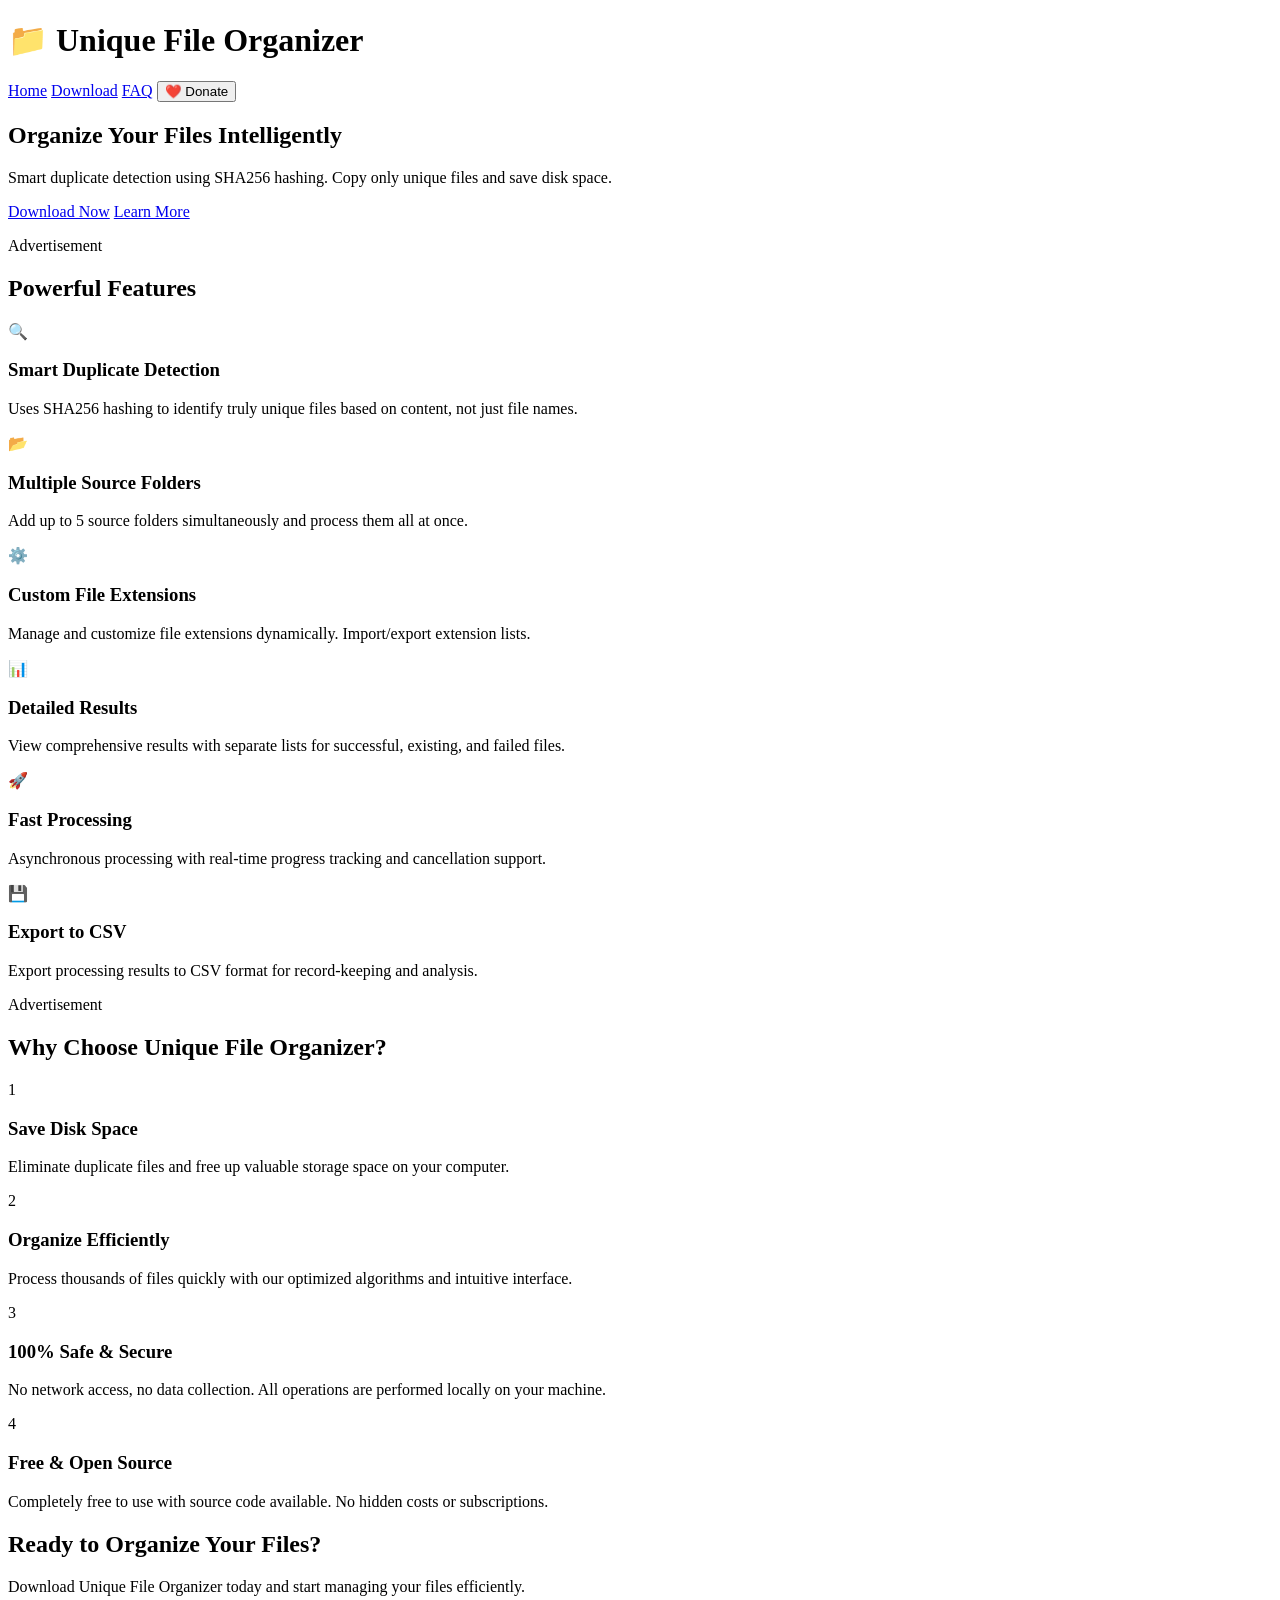
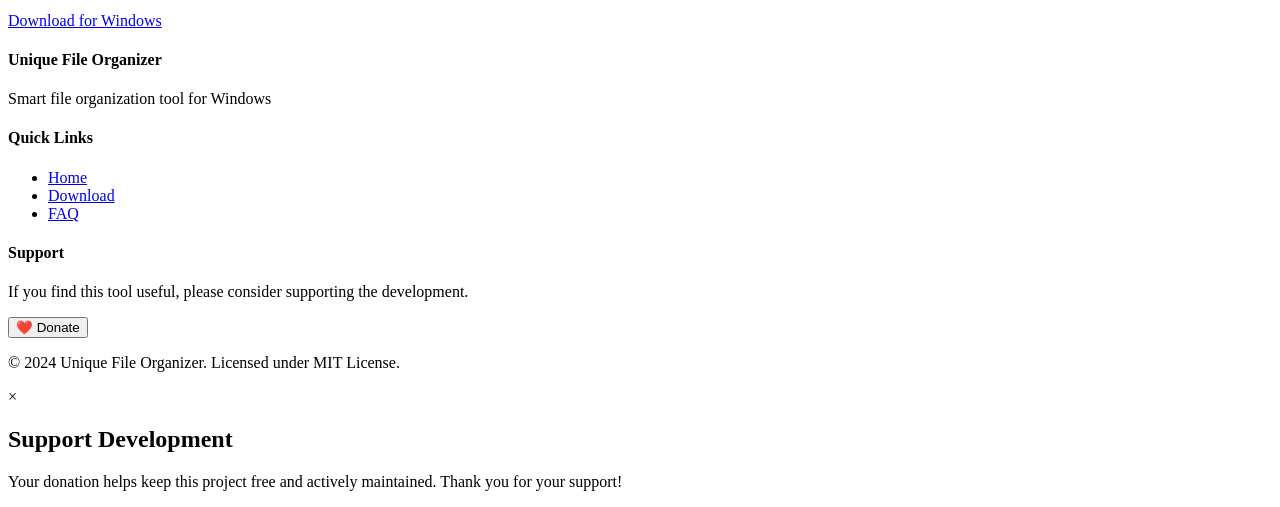
==== index.html @ 2cd70aa6 "Initial commit" ====
<!DOCTYPE html>
<html lang="en">
<head>
    <meta charset="UTF-8">
    <meta name="viewport" content="width=device-width, initial-scale=1.0">
    <meta name="description" content="Unique File Organizer - Smart duplicate detection and file organization tool for Windows">
    <title>Unique File Organizer - Smart File Organization Tool</title>
    <link rel="stylesheet" href="css/styles.css">
</head>
<body>
    <!-- Header with Donate Button -->
    <header class="header">
        <div class="container">
            <div class="header-content">
                <div class="logo">
                    <h1>📁 Unique File Organizer</h1>
                </div>
                <nav class="nav">
                    <a href="index.html" class="nav-link active">Home</a>
                    <a href="download.html" class="nav-link">Download</a>
                    <a href="faq.html" class="nav-link">FAQ</a>
                    <button id="donate-btn" class="donate-btn">❤️ Donate</button>
                </nav>
            </div>
        </div>
    </header>

    <!-- Hero Section -->
    <section class="hero">
        <div class="container">
            <div class="hero-content">
                <h2 class="hero-title">Organize Your Files Intelligently</h2>
                <p class="hero-subtitle">Smart duplicate detection using SHA256 hashing. Copy only unique files and save disk space.</p>
                <div class="hero-buttons">
                    <a href="download.html" class="btn btn-primary">Download Now</a>
                    <a href="#features" class="btn btn-secondary">Learn More</a>
                </div>
            </div>
        </div>
    </section>

    <!-- Ad Placeholder 1 -->
    <div class="ad-container">
        <div class="container">
            <div class="ad-placeholder">
                <!-- Google AdSense or other ad network code goes here -->
                <p class="ad-label">Advertisement</p>
                <div class="ad-content">
                    <script async src="https://pagead2.googlesyndication.com/pagead/js/adsbygoogle.js"></script>
                    <!-- Ad Unit 1 -->
                    <ins class="adsbygoogle"
                         style="display:block"
                         data-ad-client="ca-pub-XXXXXXXXXXXXXXXX"
                         data-ad-slot="XXXXXXXXXX"
                         data-ad-format="auto"
                         data-full-width-responsive="true"></ins>
                    <script>
                         (adsbygoogle = window.adsbygoogle || []).push({});
                    </script>
                </div>
            </div>
        </div>
    </div>

    <!-- Features Section -->
    <section id="features" class="features">
        <div class="container">
            <h2 class="section-title">Powerful Features</h2>
            <div class="features-grid">
                <div class="feature-card">
                    <div class="feature-icon">🔍</div>
                    <h3>Smart Duplicate Detection</h3>
                    <p>Uses SHA256 hashing to identify truly unique files based on content, not just file names.</p>
                </div>
                <div class="feature-card">
                    <div class="feature-icon">📂</div>
                    <h3>Multiple Source Folders</h3>
                    <p>Add up to 5 source folders simultaneously and process them all at once.</p>
                </div>
                <div class="feature-card">
                    <div class="feature-icon">⚙️</div>
                    <h3>Custom File Extensions</h3>
                    <p>Manage and customize file extensions dynamically. Import/export extension lists.</p>
                </div>
                <div class="feature-card">
                    <div class="feature-icon">📊</div>
                    <h3>Detailed Results</h3>
                    <p>View comprehensive results with separate lists for successful, existing, and failed files.</p>
                </div>
                <div class="feature-card">
                    <div class="feature-icon">🚀</div>
                    <h3>Fast Processing</h3>
                    <p>Asynchronous processing with real-time progress tracking and cancellation support.</p>
                </div>
                <div class="feature-card">
                    <div class="feature-icon">💾</div>
                    <h3>Export to CSV</h3>
                    <p>Export processing results to CSV format for record-keeping and analysis.</p>
                </div>
            </div>
        </div>
    </section>

    <!-- Ad Placeholder 2 -->
    <div class="ad-container">
        <div class="container">
            <div class="ad-placeholder">
                <p class="ad-label">Advertisement</p>
                <div class="ad-content">
                    <script async src="https://pagead2.googlesyndication.com/pagead/js/adsbygoogle.js"></script>
                    <!-- Ad Unit 2 -->
                    <ins class="adsbygoogle"
                         style="display:block"
                         data-ad-client="ca-pub-XXXXXXXXXXXXXXXX"
                         data-ad-slot="XXXXXXXXXX"
                         data-ad-format="auto"
                         data-full-width-responsive="true"></ins>
                    <script>
                         (adsbygoogle = window.adsbygoogle || []).push({});
                    </script>
                </div>
            </div>
        </div>
    </div>

    <!-- Benefits Section -->
    <section class="benefits">
        <div class="container">
            <h2 class="section-title">Why Choose Unique File Organizer?</h2>
            <div class="benefits-list">
                <div class="benefit-item">
                    <div class="benefit-number">1</div>
                    <div class="benefit-content">
                        <h3>Save Disk Space</h3>
                        <p>Eliminate duplicate files and free up valuable storage space on your computer.</p>
                    </div>
                </div>
                <div class="benefit-item">
                    <div class="benefit-number">2</div>
                    <div class="benefit-content">
                        <h3>Organize Efficiently</h3>
                        <p>Process thousands of files quickly with our optimized algorithms and intuitive interface.</p>
                    </div>
                </div>
                <div class="benefit-item">
                    <div class="benefit-number">3</div>
                    <div class="benefit-content">
                        <h3>100% Safe & Secure</h3>
                        <p>No network access, no data collection. All operations are performed locally on your machine.</p>
                    </div>
                </div>
                <div class="benefit-item">
                    <div class="benefit-number">4</div>
                    <div class="benefit-content">
                        <h3>Free & Open Source</h3>
                        <p>Completely free to use with source code available. No hidden costs or subscriptions.</p>
                    </div>
                </div>
            </div>
        </div>
    </section>

    <!-- CTA Section -->
    <section class="cta">
        <div class="container">
            <h2>Ready to Organize Your Files?</h2>
            <p>Download Unique File Organizer today and start managing your files efficiently.</p>
            <a href="download.html" class="btn btn-primary btn-large">Download for Windows</a>
        </div>
    </section>

    <!-- Footer -->
    <footer class="footer">
        <div class="container">
            <div class="footer-content">
                <div class="footer-section">
                    <h4>Unique File Organizer</h4>
                    <p>Smart file organization tool for Windows</p>
                </div>
                <div class="footer-section">
                    <h4>Quick Links</h4>
                    <ul>
                        <li><a href="index.html">Home</a></li>
                        <li><a href="download.html">Download</a></li>
                        <li><a href="faq.html">FAQ</a></li>
                    </ul>
                </div>
                <div class="footer-section">
                    <h4>Support</h4>
                    <p>If you find this tool useful, please consider supporting the development.</p>
                    <button id="footer-donate-btn" class="btn btn-secondary">❤️ Donate</button>
                </div>
            </div>
            <div class="footer-bottom">
                <p>&copy; 2024 Unique File Organizer. Licensed under MIT License.</p>
            </div>
        </div>
    </footer>

    <!-- PayPal Donation Modal -->
    <div id="donation-modal" class="modal">
        <div class="modal-content">
            <span class="close">&times;</span>
            <h2>Support Development</h2>
            <p>Your donation helps keep this project free and actively maintained. Thank you for your support!</p>
            <div id="paypal-button-container"></div>
        </div>
    </div>

    <script src="js/paypal.js"></script>
    <script src="js/main.js"></script>
</body>
</html>
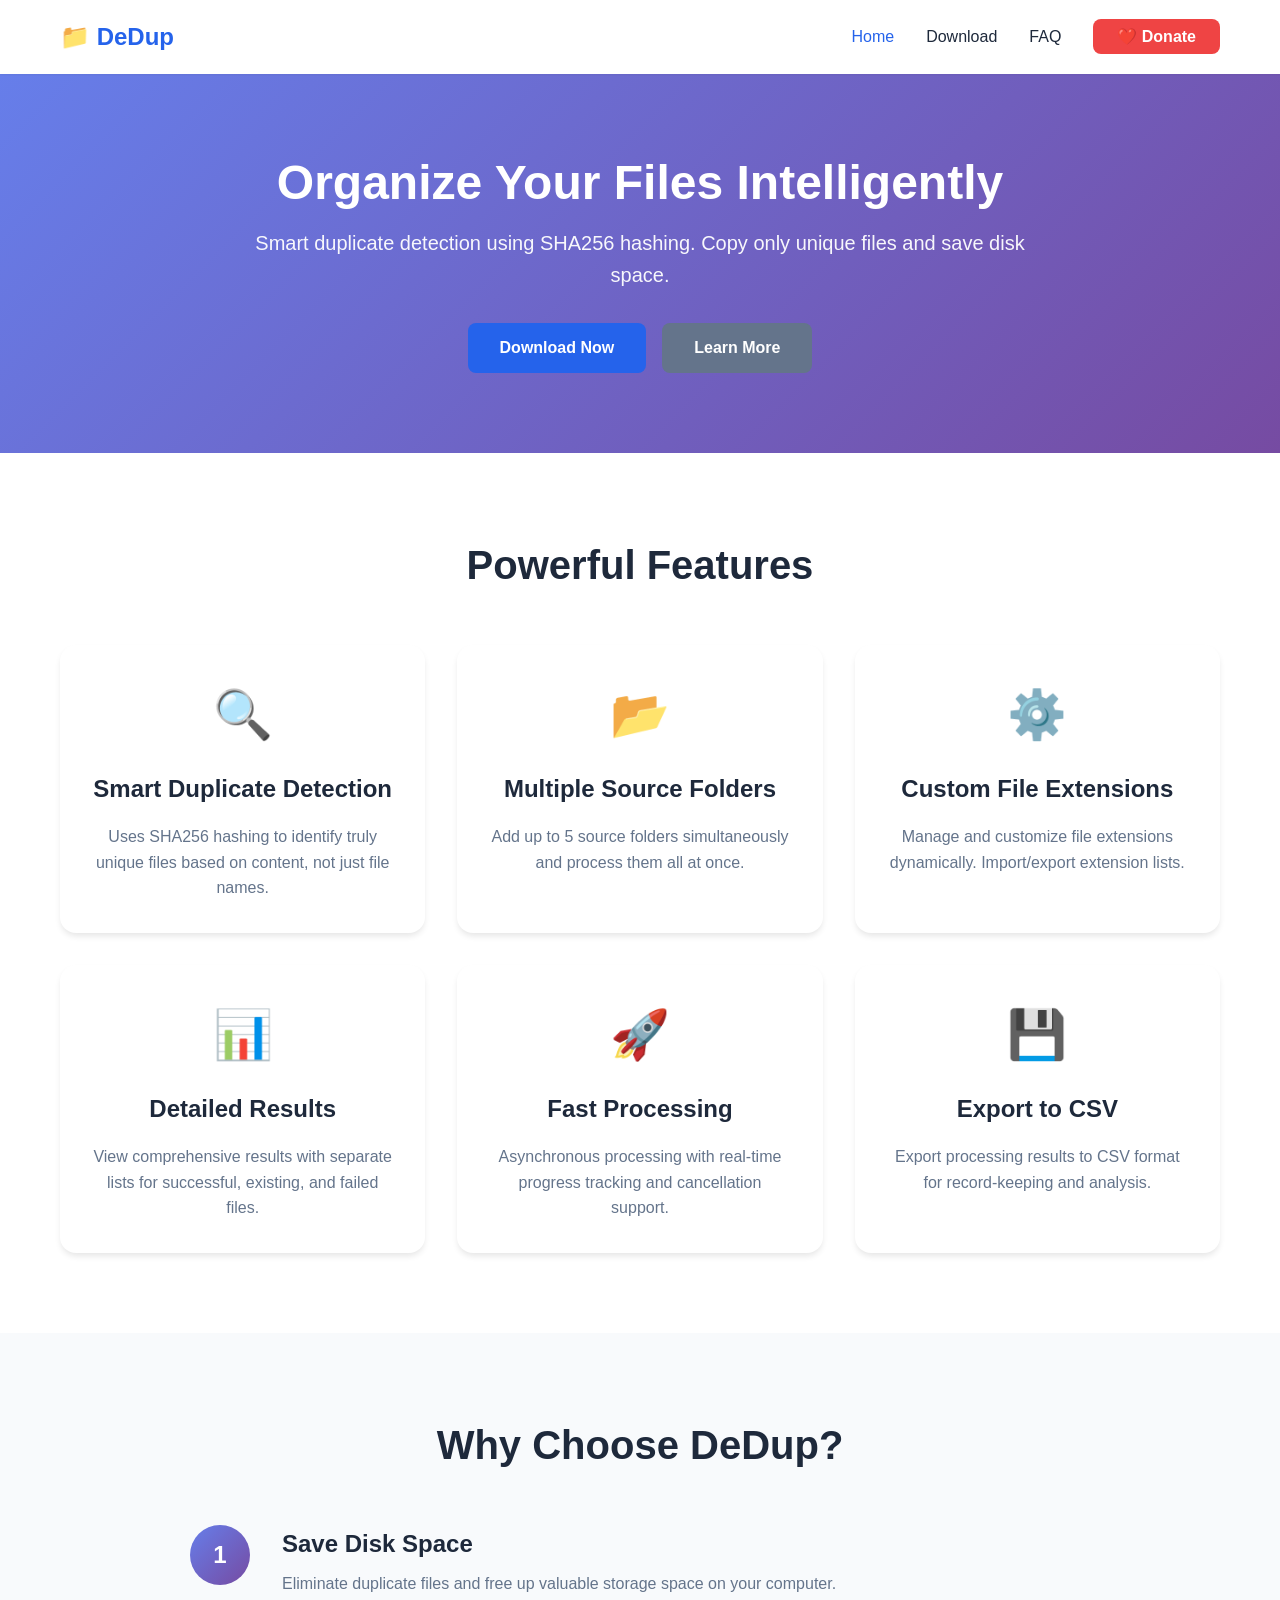
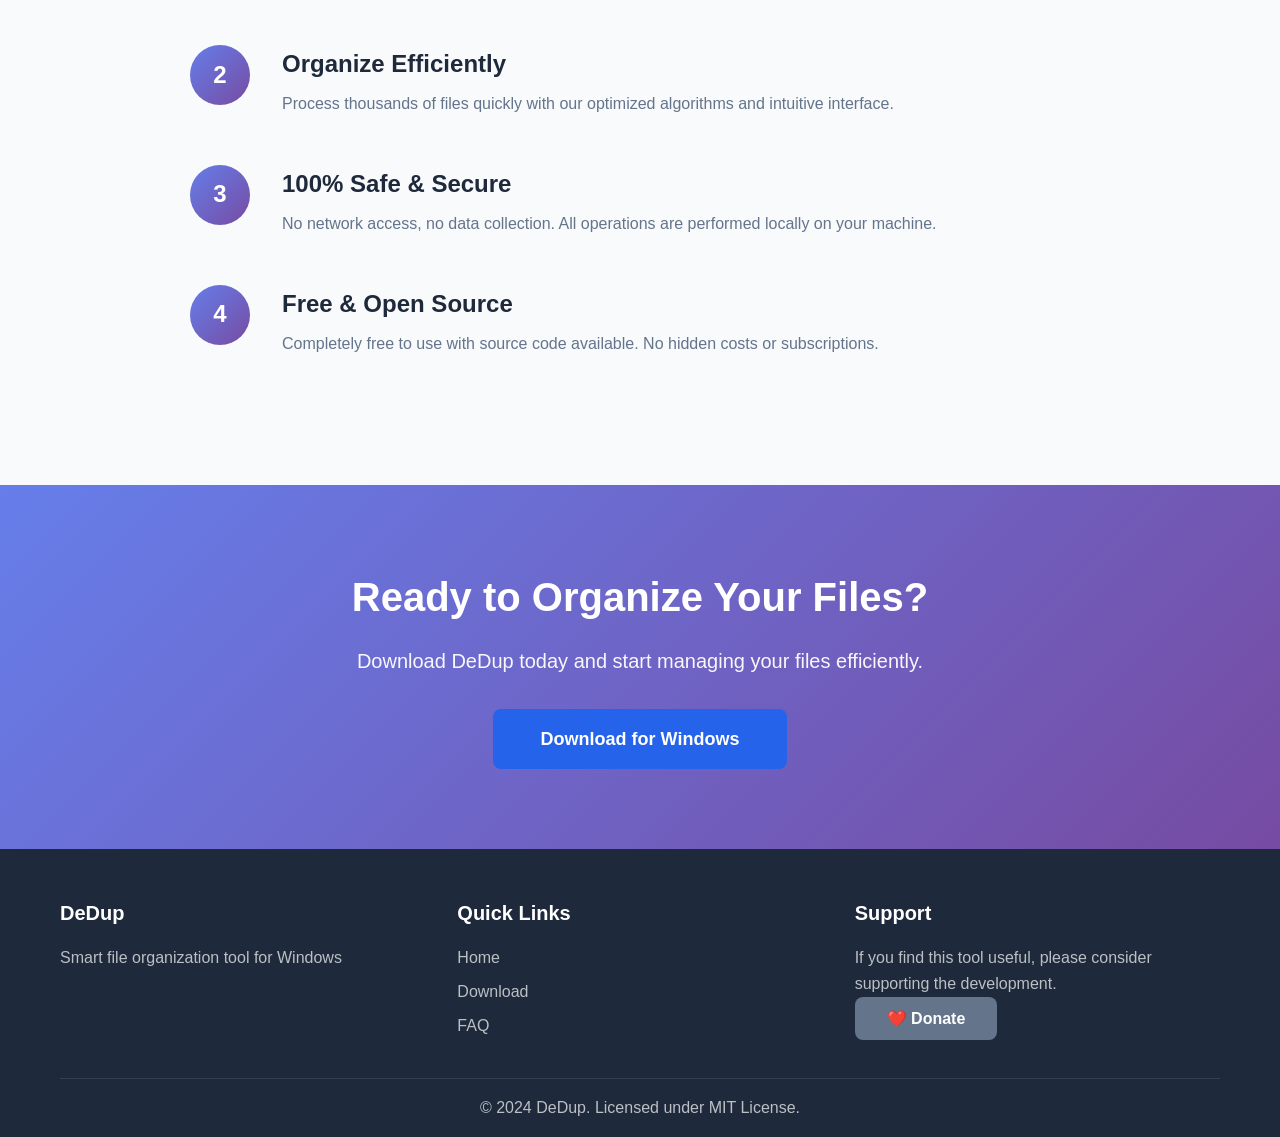
==== commit 311bd012: "Hide ad placeholders" ====
--- a/index.html
+++ b/index.html
@@ -3,8 +3,8 @@
 <head>
     <meta charset="UTF-8">
     <meta name="viewport" content="width=device-width, initial-scale=1.0">
-    <meta name="description" content="Unique File Organizer - Smart duplicate detection and file organization tool for Windows">
-    <title>Unique File Organizer - Smart File Organization Tool</title>
+    <meta name="description" content="DeDup - Smart duplicate detection and file organization tool for Windows">
+    <title>DeDup - Smart File Organization Tool</title>
     <link rel="stylesheet" href="css/styles.css">
 </head>
 <body>
@@ -13,7 +13,7 @@
         <div class="container">
             <div class="header-content">
                 <div class="logo">
-                    <h1>📁 Unique File Organizer</h1>
+                    <h1>📁 DeDup</h1>
                 </div>
                 <nav class="nav">
                     <a href="index.html" class="nav-link active">Home</a>
@@ -40,7 +40,7 @@
     </section>
 
     <!-- Ad Placeholder 1 -->
-    <div class="ad-container">
+    <div class="ad-container" style="display: none;">
         <div class="container">
             <div class="ad-placeholder">
                 <!-- Google AdSense or other ad network code goes here -->
@@ -102,7 +102,7 @@
     </section>
 
     <!-- Ad Placeholder 2 -->
-    <div class="ad-container">
+    <div class="ad-container" style="display: none;">
         <div class="container">
             <div class="ad-placeholder">
                 <p class="ad-label">Advertisement</p>
@@ -126,7 +126,7 @@
     <!-- Benefits Section -->
     <section class="benefits">
         <div class="container">
-            <h2 class="section-title">Why Choose Unique File Organizer?</h2>
+            <h2 class="section-title">Why Choose DeDup?</h2>
             <div class="benefits-list">
                 <div class="benefit-item">
                     <div class="benefit-number">1</div>
@@ -164,7 +164,7 @@
     <section class="cta">
         <div class="container">
             <h2>Ready to Organize Your Files?</h2>
-            <p>Download Unique File Organizer today and start managing your files efficiently.</p>
+            <p>Download DeDup today and start managing your files efficiently.</p>
             <a href="download.html" class="btn btn-primary btn-large">Download for Windows</a>
         </div>
     </section>
@@ -174,7 +174,7 @@
         <div class="container">
             <div class="footer-content">
                 <div class="footer-section">
-                    <h4>Unique File Organizer</h4>
+                    <h4>DeDup</h4>
                     <p>Smart file organization tool for Windows</p>
                 </div>
                 <div class="footer-section">
@@ -192,7 +192,7 @@
                 </div>
             </div>
             <div class="footer-bottom">
-                <p>&copy; 2024 Unique File Organizer. Licensed under MIT License.</p>
+                <p>&copy; 2024 DeDup. Licensed under MIT License.</p>
             </div>
         </div>
     </footer>
--- a/css/styles.css
+++ b/css/styles.css
@@ -0,0 +1,896 @@
+/* ===================================
+   Global Styles & Reset
+   =================================== */
+* {
+    margin: 0;
+    padding: 0;
+    box-sizing: border-box;
+}
+
+:root {
+    --primary-color: #2563eb;
+    --primary-hover: #1d4ed8;
+    --secondary-color: #64748b;
+    --success-color: #10b981;
+    --danger-color: #ef4444;
+    --warning-color: #f59e0b;
+    --text-dark: #1e293b;
+    --text-light: #64748b;
+    --bg-light: #f8fafc;
+    --bg-white: #ffffff;
+    --border-color: #e2e8f0;
+    --shadow-sm: 0 1px 2px 0 rgba(0, 0, 0, 0.05);
+    --shadow-md: 0 4px 6px -1px rgba(0, 0, 0, 0.1);
+    --shadow-lg: 0 10px 15px -3px rgba(0, 0, 0, 0.1);
+    --shadow-xl: 0 20px 25px -5px rgba(0, 0, 0, 0.1);
+}
+
+body {
+    font-family: -apple-system, BlinkMacSystemFont, 'Segoe UI', Roboto, 'Helvetica Neue', Arial, sans-serif;
+    line-height: 1.6;
+    color: var(--text-dark);
+    background-color: var(--bg-white);
+}
+
+.container {
+    max-width: 1200px;
+    margin: 0 auto;
+    padding: 0 20px;
+}
+
+/* ===================================
+   Header & Navigation
+   =================================== */
+.header {
+    background-color: var(--bg-white);
+    box-shadow: var(--shadow-sm);
+    position: sticky;
+    top: 0;
+    z-index: 1000;
+    padding: 1rem 0;
+}
+
+.header-content {
+    display: flex;
+    justify-content: space-between;
+    align-items: center;
+    flex-wrap: wrap;
+    gap: 1rem;
+}
+
+.logo h1 {
+    font-size: 1.5rem;
+    color: var(--primary-color);
+    font-weight: 700;
+}
+
+.nav {
+    display: flex;
+    align-items: center;
+    gap: 2rem;
+    flex-wrap: wrap;
+}
+
+.nav-link {
+    text-decoration: none;
+    color: var(--text-dark);
+    font-weight: 500;
+    transition: color 0.3s;
+    padding: 0.5rem 0;
+}
+
+.nav-link:hover,
+.nav-link.active {
+    color: var(--primary-color);
+}
+
+.donate-btn {
+    background-color: var(--danger-color);
+    color: white;
+    border: none;
+    padding: 0.5rem 1.5rem;
+    border-radius: 0.5rem;
+    font-weight: 600;
+    cursor: pointer;
+    transition: all 0.3s;
+    font-size: 1rem;
+}
+
+.donate-btn:hover {
+    background-color: #dc2626;
+    transform: translateY(-2px);
+    box-shadow: var(--shadow-md);
+}
+
+/* ===================================
+   Hero Section
+   =================================== */
+.hero {
+    background: linear-gradient(135deg, #667eea 0%, #764ba2 100%);
+    color: white;
+    padding: 5rem 0;
+    text-align: center;
+}
+
+.hero-content {
+    max-width: 800px;
+    margin: 0 auto;
+}
+
+.hero-title {
+    font-size: 3rem;
+    font-weight: 800;
+    margin-bottom: 1rem;
+    line-height: 1.2;
+}
+
+.hero-subtitle {
+    font-size: 1.25rem;
+    margin-bottom: 2rem;
+    opacity: 0.95;
+}
+
+.hero-buttons {
+    display: flex;
+    gap: 1rem;
+    justify-content: center;
+    flex-wrap: wrap;
+}
+
+/* ===================================
+   Buttons
+   =================================== */
+.btn {
+    display: inline-block;
+    padding: 0.75rem 2rem;
+    border-radius: 0.5rem;
+    font-weight: 600;
+    text-decoration: none;
+    transition: all 0.3s;
+    border: none;
+    cursor: pointer;
+    font-size: 1rem;
+}
+
+.btn-primary {
+    background-color: var(--primary-color);
+    color: white;
+}
+
+.btn-primary:hover {
+    background-color: var(--primary-hover);
+    transform: translateY(-2px);
+    box-shadow: var(--shadow-lg);
+}
+
+.btn-secondary {
+    background-color: var(--secondary-color);
+    color: white;
+}
+
+.btn-secondary:hover {
+    background-color: #475569;
+    transform: translateY(-2px);
+    box-shadow: var(--shadow-lg);
+}
+
+.btn-outline {
+    background-color: transparent;
+    border: 2px solid var(--primary-color);
+    color: var(--primary-color);
+}
+
+.btn-outline:hover {
+    background-color: var(--primary-color);
+    color: white;
+}
+
+.btn-large {
+    padding: 1rem 3rem;
+    font-size: 1.125rem;
+}
+
+/* ===================================
+   Ad Containers
+   =================================== */
+.ad-container {
+    background-color: var(--bg-light);
+    padding: 2rem 0;
+    margin: 3rem 0;
+}
+
+.ad-placeholder {
+    background-color: var(--bg-white);
+    border: 2px dashed var(--border-color);
+    border-radius: 0.5rem;
+    padding: 2rem;
+    text-align: center;
+    min-height: 250px;
+    display: flex;
+    flex-direction: column;
+    align-items: center;
+    justify-content: center;
+}
+
+.ad-label {
+    color: var(--text-light);
+    font-size: 0.875rem;
+    text-transform: uppercase;
+    letter-spacing: 0.05em;
+    margin-bottom: 1rem;
+}
+
+.ad-content {
+    width: 100%;
+    max-width: 728px;
+}
+
+/* ===================================
+   Features Section
+   =================================== */
+.features {
+    padding: 5rem 0;
+    background-color: var(--bg-white);
+}
+
+.section-title {
+    font-size: 2.5rem;
+    font-weight: 700;
+    text-align: center;
+    margin-bottom: 3rem;
+    color: var(--text-dark);
+}
+
+.features-grid {
+    display: grid;
+    grid-template-columns: repeat(auto-fit, minmax(300px, 1fr));
+    gap: 2rem;
+}
+
+.feature-card {
+    background-color: var(--bg-white);
+    padding: 2rem;
+    border-radius: 1rem;
+    box-shadow: var(--shadow-md);
+    transition: all 0.3s;
+    text-align: center;
+}
+
+.feature-card:hover {
+    transform: translateY(-5px);
+    box-shadow: var(--shadow-xl);
+}
+
+.feature-icon {
+    font-size: 3rem;
+    margin-bottom: 1rem;
+}
+
+.feature-card h3 {
+    font-size: 1.5rem;
+    margin-bottom: 1rem;
+    color: var(--text-dark);
+}
+
+.feature-card p {
+    color: var(--text-light);
+    line-height: 1.6;
+}
+
+/* ===================================
+   Benefits Section
+   =================================== */
+.benefits {
+    padding: 5rem 0;
+    background-color: var(--bg-light);
+}
+
+.benefits-list {
+    max-width: 900px;
+    margin: 0 auto;
+}
+
+.benefit-item {
+    display: flex;
+    gap: 2rem;
+    margin-bottom: 3rem;
+    align-items: flex-start;
+}
+
+.benefit-number {
+    background: linear-gradient(135deg, #667eea 0%, #764ba2 100%);
+    color: white;
+    width: 60px;
+    height: 60px;
+    border-radius: 50%;
+    display: flex;
+    align-items: center;
+    justify-content: center;
+    font-size: 1.5rem;
+    font-weight: 700;
+    flex-shrink: 0;
+}
+
+.benefit-content h3 {
+    font-size: 1.5rem;
+    margin-bottom: 0.5rem;
+    color: var(--text-dark);
+}
+
+.benefit-content p {
+    color: var(--text-light);
+    line-height: 1.6;
+}
+
+/* ===================================
+   CTA Section
+   =================================== */
+.cta {
+    background: linear-gradient(135deg, #667eea 0%, #764ba2 100%);
+    color: white;
+    padding: 5rem 0;
+    text-align: center;
+}
+
+.cta h2 {
+    font-size: 2.5rem;
+    margin-bottom: 1rem;
+}
+
+.cta p {
+    font-size: 1.25rem;
+    margin-bottom: 2rem;
+    opacity: 0.95;
+}
+
+/* ===================================
+   Download Page Styles
+   =================================== */
+.download-hero,
+.faq-hero {
+    background: linear-gradient(135deg, #667eea 0%, #764ba2 100%);
+    color: white;
+    padding: 3rem 0;
+    text-align: center;
+}
+
+.download-subtitle,
+.faq-subtitle {
+    font-size: 1.125rem;
+    opacity: 0.95;
+}
+
+.download-section {
+    padding: 5rem 0;
+}
+
+.download-cards {
+    display: grid;
+    grid-template-columns: repeat(auto-fit, minmax(300px, 1fr));
+    gap: 2rem;
+    margin-top: 2rem;
+}
+
+.download-card {
+    background-color: var(--bg-white);
+    padding: 2rem;
+    border-radius: 1rem;
+    box-shadow: var(--shadow-md);
+    text-align: center;
+    position: relative;
+    transition: all 0.3s;
+}
+
+.download-card:hover {
+    transform: translateY(-5px);
+    box-shadow: var(--shadow-xl);
+}
+
+.download-card.featured {
+    border: 3px solid var(--primary-color);
+}
+
+.download-badge {
+    position: absolute;
+    top: -15px;
+    left: 50%;
+    transform: translateX(-50%);
+    background-color: var(--success-color);
+    color: white;
+    padding: 0.25rem 1rem;
+    border-radius: 1rem;
+    font-size: 0.875rem;
+    font-weight: 600;
+}
+
+.download-card h3 {
+    font-size: 1.5rem;
+    margin-bottom: 1rem;
+    color: var(--text-dark);
+}
+
+.version-info {
+    display: flex;
+    justify-content: center;
+    gap: 1rem;
+    margin-bottom: 1rem;
+}
+
+.version,
+.size {
+    background-color: var(--bg-light);
+    padding: 0.25rem 0.75rem;
+    border-radius: 0.25rem;
+    font-size: 0.875rem;
+    color: var(--text-light);
+}
+
+.btn-download {
+    width: 100%;
+    margin: 1.5rem 0;
+}
+
+.download-icon {
+    margin-right: 0.5rem;
+}
+
+.download-note {
+    font-size: 0.875rem;
+    color: var(--text-light);
+}
+
+/* ===================================
+   Installation & Requirements
+   =================================== */
+.installation,
+.requirements {
+    padding: 5rem 0;
+}
+
+.steps {
+    max-width: 800px;
+    margin: 0 auto;
+}
+
+.step {
+    display: flex;
+    gap: 2rem;
+    margin-bottom: 3rem;
+    align-items: flex-start;
+}
+
+.step-number {
+    background-color: var(--primary-color);
+    color: white;
+    width: 60px;
+    height: 60px;
+    border-radius: 50%;
+    display: flex;
+    align-items: center;
+    justify-content: center;
+    font-size: 1.5rem;
+    font-weight: 700;
+    flex-shrink: 0;
+}
+
+.step-content h3 {
+    font-size: 1.5rem;
+    margin-bottom: 0.5rem;
+    color: var(--text-dark);
+}
+
+.step-content p {
+    color: var(--text-light);
+    line-height: 1.6;
+}
+
+.requirements-grid {
+    display: grid;
+    grid-template-columns: repeat(auto-fit, minmax(300px, 1fr));
+    gap: 2rem;
+}
+
+.requirement-card {
+    background-color: var(--bg-white);
+    padding: 2rem;
+    border-radius: 1rem;
+    box-shadow: var(--shadow-md);
+}
+
+.requirement-card h3 {
+    font-size: 1.5rem;
+    margin-bottom: 1rem;
+    color: var(--text-dark);
+}
+
+.requirement-card ul {
+    list-style: none;
+}
+
+.requirement-card li {
+    padding: 0.5rem 0;
+    color: var(--text-light);
+    padding-left: 1.5rem;
+    position: relative;
+}
+
+.requirement-card li:before {
+    content: "✓";
+    position: absolute;
+    left: 0;
+    color: var(--success-color);
+    font-weight: 700;
+}
+
+/* ===================================
+   Alternative Downloads & Release Notes
+   =================================== */
+.alternative-downloads,
+.release-notes {
+    padding: 5rem 0;
+    background-color: var(--bg-light);
+}
+
+.alt-download-grid {
+    display: grid;
+    grid-template-columns: repeat(auto-fit, minmax(300px, 1fr));
+    gap: 2rem;
+}
+
+.alt-download-card {
+    background-color: var(--bg-white);
+    padding: 2rem;
+    border-radius: 1rem;
+    box-shadow: var(--shadow-md);
+    text-align: center;
+}
+
+.alt-download-card h3 {
+    font-size: 1.5rem;
+    margin-bottom: 1rem;
+    color: var(--text-dark);
+}
+
+.alt-download-card p {
+    color: var(--text-light);
+    margin-bottom: 1.5rem;
+}
+
+.release-content {
+    max-width: 800px;
+    margin: 0 auto;
+    background-color: var(--bg-white);
+    padding: 2rem;
+    border-radius: 1rem;
+    box-shadow: var(--shadow-md);
+}
+
+.release-list {
+    list-style: none;
+}
+
+.release-list li {
+    padding: 1rem 0;
+    border-bottom: 1px solid var(--border-color);
+    color: var(--text-light);
+}
+
+.release-list li:last-child {
+    border-bottom: none;
+}
+
+/* ===================================
+   Support Section
+   =================================== */
+.support-section,
+.contact-section {
+    padding: 5rem 0;
+    text-align: center;
+}
+
+.support-buttons,
+.contact-options {
+    display: flex;
+    gap: 1rem;
+    justify-content: center;
+    flex-wrap: wrap;
+    margin-top: 2rem;
+}
+
+/* ===================================
+   FAQ Styles
+   =================================== */
+.faq-section {
+    padding: 5rem 0;
+}
+
+.faq-categories {
+    display: flex;
+    gap: 1rem;
+    justify-content: center;
+    flex-wrap: wrap;
+    margin-bottom: 3rem;
+}
+
+.faq-category-btn {
+    background-color: var(--bg-light);
+    border: none;
+    padding: 0.75rem 1.5rem;
+    border-radius: 0.5rem;
+    font-weight: 600;
+    cursor: pointer;
+    transition: all 0.3s;
+    color: var(--text-dark);
+}
+
+.faq-category-btn:hover,
+.faq-category-btn.active {
+    background-color: var(--primary-color);
+    color: white;
+}
+
+.faq-category-content {
+    max-width: 900px;
+    margin: 0 auto;
+}
+
+.faq-item {
+    background-color: var(--bg-white);
+    border-radius: 0.5rem;
+    margin-bottom: 1rem;
+    box-shadow: var(--shadow-sm);
+    overflow: hidden;
+}
+
+.faq-question {
+    display: flex;
+    justify-content: space-between;
+    align-items: center;
+    padding: 1.5rem;
+    cursor: pointer;
+    transition: background-color 0.3s;
+}
+
+.faq-question:hover {
+    background-color: var(--bg-light);
+}
+
+.faq-question h3 {
+    font-size: 1.125rem;
+    color: var(--text-dark);
+    margin: 0;
+}
+
+.faq-toggle {
+    font-size: 1.5rem;
+    font-weight: 700;
+    color: var(--primary-color);
+    transition: transform 0.3s;
+}
+
+.faq-item.active .faq-toggle {
+    transform: rotate(45deg);
+}
+
+.faq-answer {
+    padding: 0 1.5rem;
+    max-height: 0;
+    overflow: hidden;
+    transition: all 0.3s;
+}
+
+.faq-item.active .faq-answer {
+    padding: 0 1.5rem 1.5rem;
+    max-height: 1000px;
+}
+
+.faq-answer p {
+    color: var(--text-light);
+    line-height: 1.6;
+}
+
+.faq-answer code {
+    background-color: var(--bg-light);
+    padding: 0.125rem 0.375rem;
+    border-radius: 0.25rem;
+    font-family: 'Courier New', monospace;
+    font-size: 0.875rem;
+}
+
+/* ===================================
+   Footer
+   =================================== */
+.footer {
+    background-color: var(--text-dark);
+    color: white;
+    padding: 3rem 0 1rem;
+}
+
+.footer-content {
+    display: grid;
+    grid-template-columns: repeat(auto-fit, minmax(250px, 1fr));
+    gap: 2rem;
+    margin-bottom: 2rem;
+}
+
+.footer-section h4 {
+    font-size: 1.25rem;
+    margin-bottom: 1rem;
+}
+
+.footer-section p {
+    color: rgba(255, 255, 255, 0.7);
+    line-height: 1.6;
+}
+
+.footer-section ul {
+    list-style: none;
+}
+
+.footer-section li {
+    margin-bottom: 0.5rem;
+}
+
+.footer-section a {
+    color: rgba(255, 255, 255, 0.7);
+    text-decoration: none;
+    transition: color 0.3s;
+}
+
+.footer-section a:hover {
+    color: white;
+}
+
+.footer-bottom {
+    border-top: 1px solid rgba(255, 255, 255, 0.1);
+    padding-top: 1rem;
+    text-align: center;
+    color: rgba(255, 255, 255, 0.7);
+}
+
+/* ===================================
+   Modal
+   =================================== */
+.modal {
+    display: none;
+    position: fixed;
+    z-index: 2000;
+    left: 0;
+    top: 0;
+    width: 100%;
+    height: 100%;
+    background-color: rgba(0, 0, 0, 0.5);
+    animation: fadeIn 0.3s;
+}
+
+.modal.show {
+    display: flex;
+    align-items: center;
+    justify-content: center;
+}
+
+.modal-content {
+    background-color: var(--bg-white);
+    padding: 2rem;
+    border-radius: 1rem;
+    max-width: 500px;
+    width: 90%;
+    position: relative;
+    animation: slideIn 0.3s;
+}
+
+.close {
+    position: absolute;
+    right: 1rem;
+    top: 1rem;
+    font-size: 2rem;
+    font-weight: 700;
+    color: var(--text-light);
+    cursor: pointer;
+    transition: color 0.3s;
+}
+
+.close:hover {
+    color: var(--text-dark);
+}
+
+.modal-content h2 {
+    margin-bottom: 1rem;
+    color: var(--text-dark);
+}
+
+.modal-content p {
+    color: var(--text-light);
+    margin-bottom: 1.5rem;
+}
+
+/* ===================================
+   Animations
+   =================================== */
+@keyframes fadeIn {
+    from {
+        opacity: 0;
+    }
+    to {
+        opacity: 1;
+    }
+}
+
+@keyframes slideIn {
+    from {
+        transform: translateY(-50px);
+        opacity: 0;
+    }
+    to {
+        transform: translateY(0);
+        opacity: 1;
+    }
+}
+
+/* ===================================
+   Responsive Design
+   =================================== */
+@media (max-width: 768px) {
+    .hero-title {
+        font-size: 2rem;
+    }
+
+    .hero-subtitle {
+        font-size: 1rem;
+    }
+
+    .section-title {
+        font-size: 2rem;
+    }
+
+    .features-grid,
+    .download-cards,
+    .requirements-grid,
+    .alt-download-grid {
+        grid-template-columns: 1fr;
+    }
+
+    .benefit-item,
+    .step {
+        flex-direction: column;
+        text-align: center;
+    }
+
+    .benefit-number,
+    .step-number {
+        margin: 0 auto 1rem;
+    }
+
+    .nav {
+        gap: 1rem;
+    }
+
+    .header-content {
+        flex-direction: column;
+        text-align: center;
+    }
+
+    .faq-categories {
+        flex-direction: column;
+    }
+
+    .faq-category-btn {
+        width: 100%;
+    }
+}
+
+@media (max-width: 480px) {
+    .hero-title {
+        font-size: 1.5rem;
+    }
+
+    .btn {
+        padding: 0.5rem 1rem;
+        font-size: 0.875rem;
+    }
+
+    .btn-large {
+        padding: 0.75rem 1.5rem;
+        font-size: 1rem;
+    }
+}
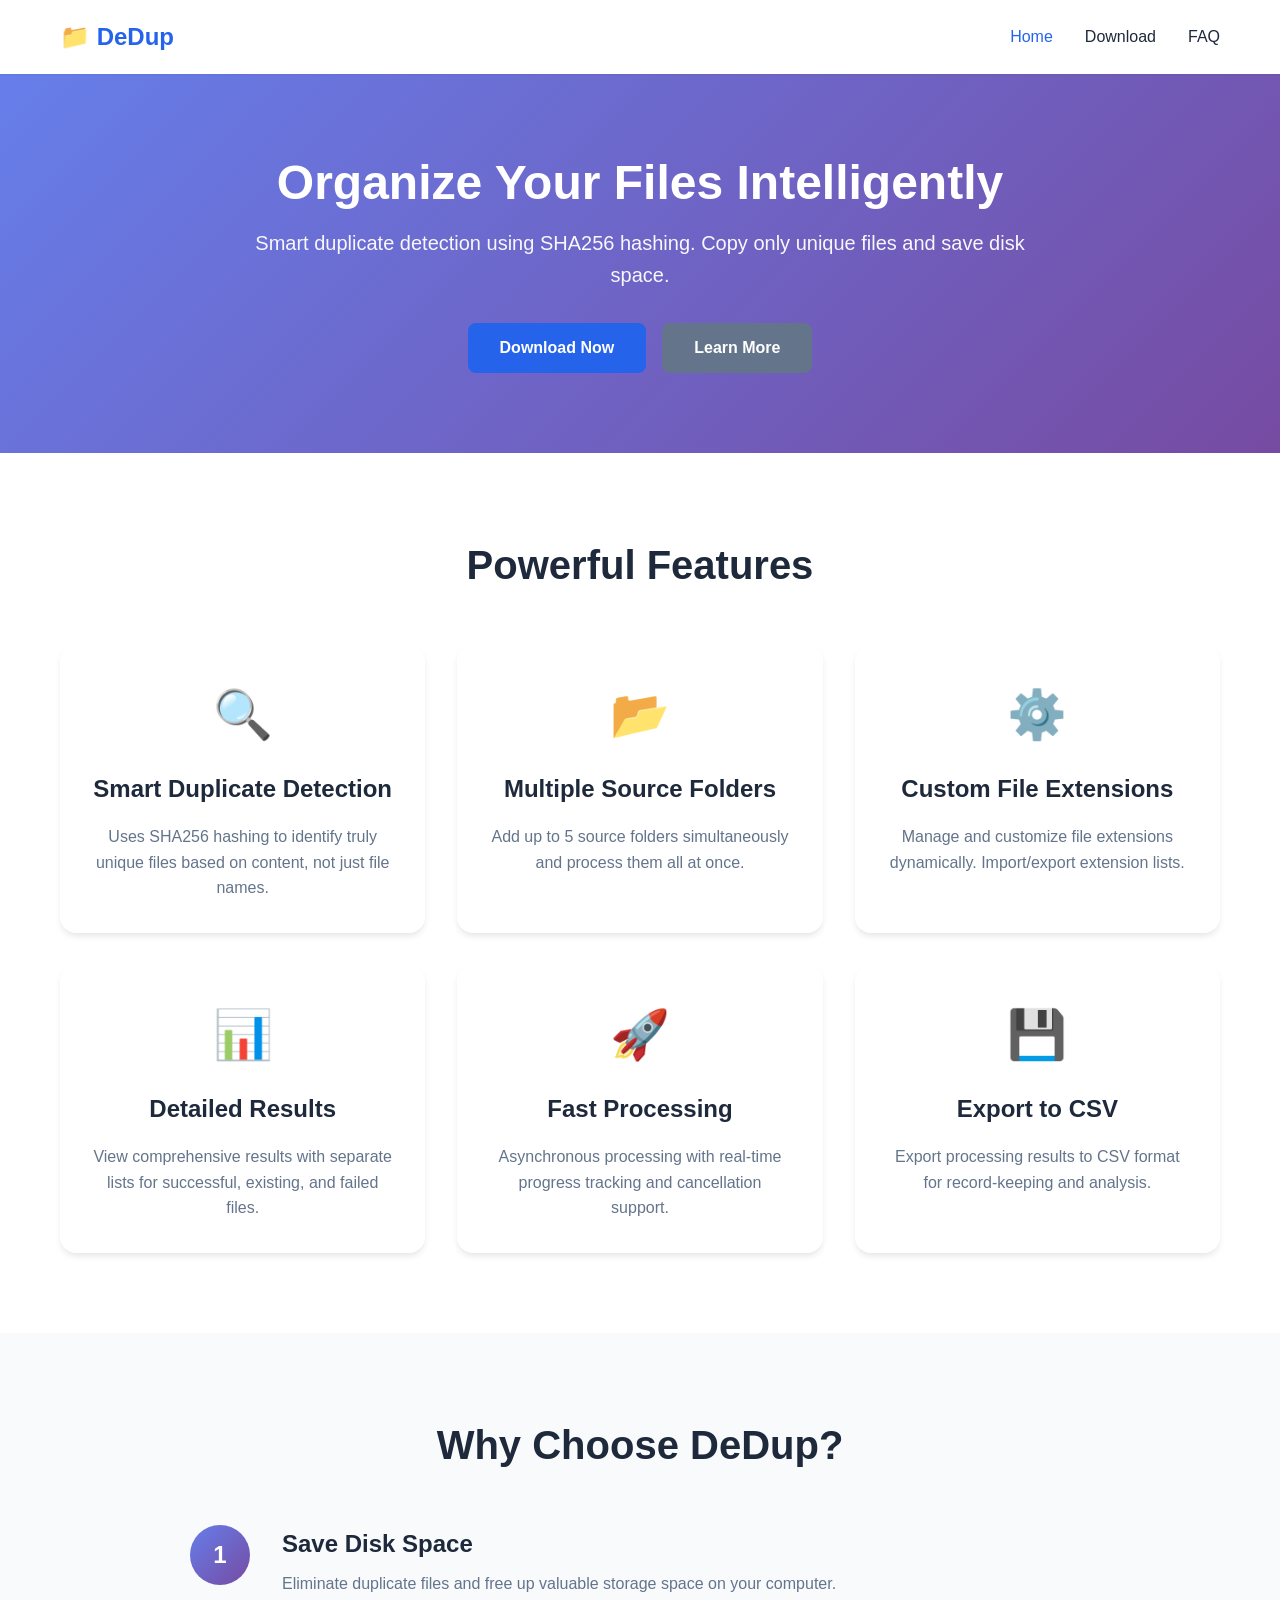
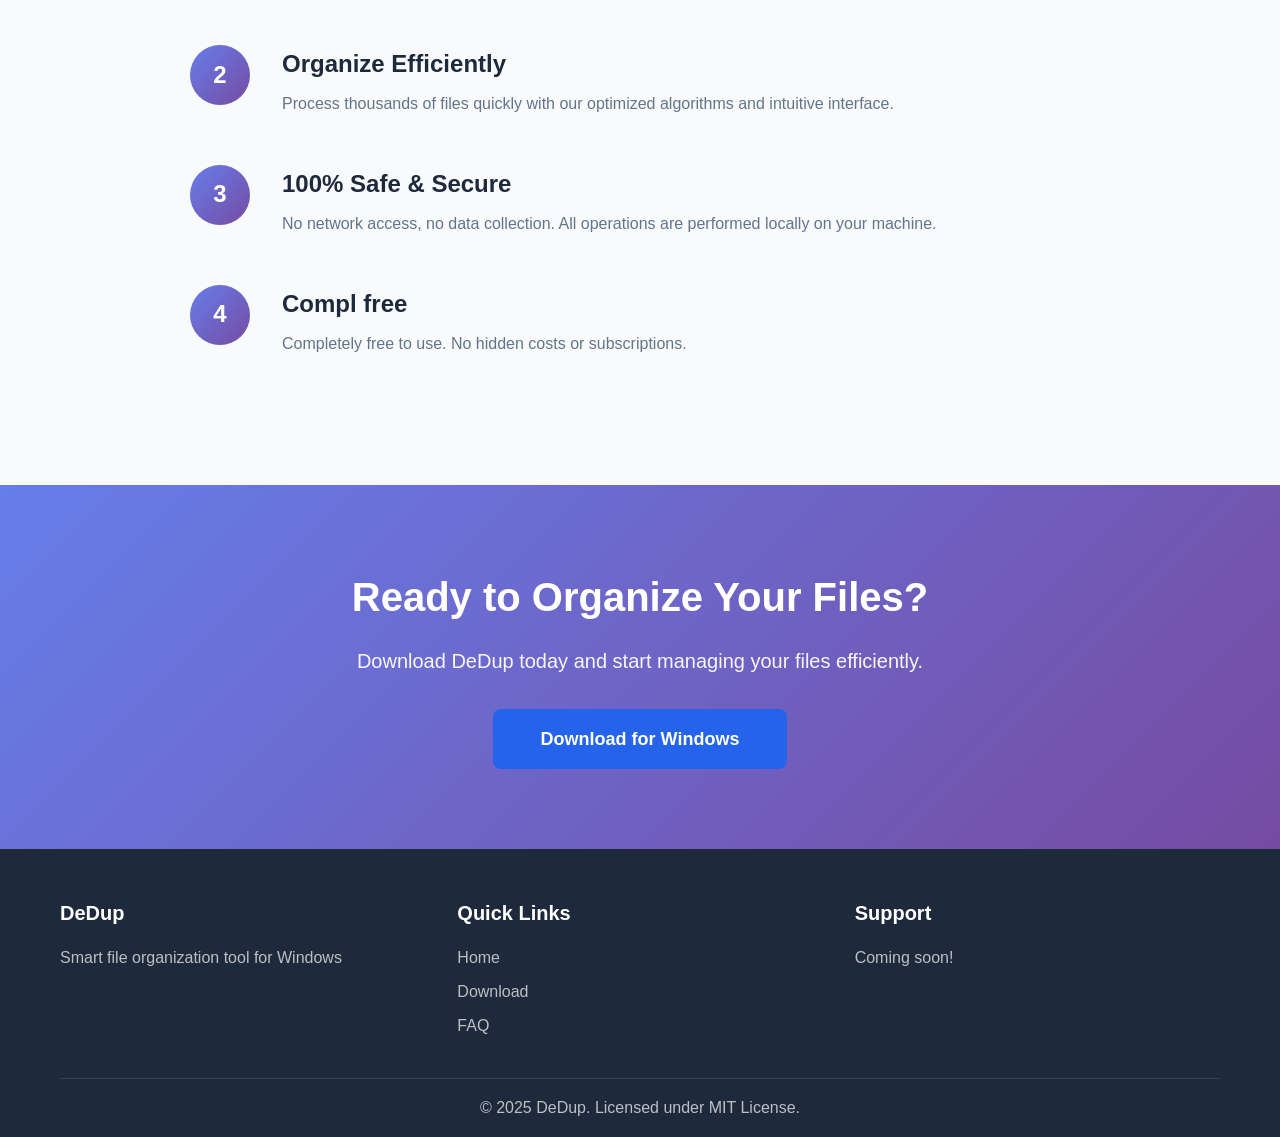
==== commit 46935129: "Updated contents" ====
--- a/index.html
+++ b/index.html
@@ -6,6 +6,14 @@
     <meta name="description" content="DeDup - Smart duplicate detection and file organization tool for Windows">
     <title>DeDup - Smart File Organization Tool</title>
     <link rel="stylesheet" href="css/styles.css">
+    <script>
+        !function(t,e){var o,n,p,r;e.__SV||(window.posthog && window.posthog.__loaded)||(window.posthog=e,e._i=[],e.init=function(i,s,a){function g(t,e){var o=e.split(".");2==o.length&&(t=t[o[0]],e=o[1]),t[e]=function(){t.push([e].concat(Array.prototype.slice.call(arguments,0)))}}(p=t.createElement("script")).type="text/javascript",p.crossOrigin="anonymous",p.async=!0,p.src=s.api_host.replace(".i.posthog.com","-assets.i.posthog.com")+"/static/array.js",(r=t.getElementsByTagName("script")[0]).parentNode.insertBefore(p,r);var u=e;for(void 0!==a?u=e[a]=[]:a="posthog",u.people=u.people||[],u.toString=function(t){var e="posthog";return"posthog"!==a&&(e+="."+a),t||(e+=" (stub)"),e},u.people.toString=function(){return u.toString(1)+".people (stub)"},o="init Rr Mr fi Cr Ar ci Tr Fr capture Mi calculateEventProperties Lr register register_once register_for_session unregister unregister_for_session Hr getFeatureFlag getFeatureFlagPayload isFeatureEnabled reloadFeatureFlags updateEarlyAccessFeatureEnrollment getEarlyAccessFeatures on onFeatureFlags onSurveysLoaded onSessionId getSurveys getActiveMatchingSurveys renderSurvey displaySurvey canRenderSurvey canRenderSurveyAsync identify setPersonProperties group resetGroups setPersonPropertiesForFlags resetPersonPropertiesForFlags setGroupPropertiesForFlags resetGroupPropertiesForFlags reset get_distinct_id getGroups get_session_id get_session_replay_url alias set_config startSessionRecording stopSessionRecording sessionRecordingStarted captureException loadToolbar get_property getSessionProperty Ur jr createPersonProfile zr kr Br opt_in_capturing opt_out_capturing has_opted_in_capturing has_opted_out_capturing get_explicit_consent_status is_capturing clear_opt_in_out_capturing Dr debug M Nr getPageViewId captureTraceFeedback captureTraceMetric $r".split(" "),n=0;n<o.length;n++)g(u,o[n]);e._i.push([i,s,a])},e.__SV=1)}(document,window.posthog||[]);
+        posthog.init('phc_6X4vdRp5C9mCM3z8Lf0QmYAWDmxGRejLHwR9KgQwjFJ', {
+            api_host: 'https://us.i.posthog.com',
+            defaults: '2025-05-24',
+            person_profiles: 'always', // or 'always' to create profiles for anonymous users as well
+        })
+    </script>
 </head>
 <body>
     <!-- Header with Donate Button -->
@@ -19,7 +27,7 @@
                     <a href="index.html" class="nav-link active">Home</a>
                     <a href="download.html" class="nav-link">Download</a>
                     <a href="faq.html" class="nav-link">FAQ</a>
-                    <button id="donate-btn" class="donate-btn">❤️ Donate</button>
+                    <!-- <button id="donate-btn" class="donate-btn">❤️ Donate</button> -->
                 </nav>
             </div>
         </div>
@@ -152,8 +160,8 @@
                 <div class="benefit-item">
                     <div class="benefit-number">4</div>
                     <div class="benefit-content">
-                        <h3>Free & Open Source</h3>
-                        <p>Completely free to use with source code available. No hidden costs or subscriptions.</p>
+                        <h3>Compl free</h3>
+                        <p>Completely free to use. No hidden costs or subscriptions.</p>
                     </div>
                 </div>
             </div>
@@ -187,12 +195,13 @@
                 </div>
                 <div class="footer-section">
                     <h4>Support</h4>
-                    <p>If you find this tool useful, please consider supporting the development.</p>
-                    <button id="footer-donate-btn" class="btn btn-secondary">❤️ Donate</button>
+                    <p>Coming soon!</p>
+                    <!-- <p>If you find this tool useful, please consider supporting the development.</p> -->
+                    <!-- <button id="footer-donate-btn" class="btn btn-secondary">❤️ Donate</button> -->
                 </div>
             </div>
             <div class="footer-bottom">
-                <p>&copy; 2024 DeDup. Licensed under MIT License.</p>
+                <p>&copy; 2025 DeDup. Licensed under MIT License.</p>
             </div>
         </div>
     </footer>
@@ -202,12 +211,14 @@
         <div class="modal-content">
             <span class="close">&times;</span>
             <h2>Support Development</h2>
-            <p>Your donation helps keep this project free and actively maintained. Thank you for your support!</p>
-            <div id="paypal-button-container"></div>
+            <p>Coming soon!</p>
+            <!-- <p>Your donation helps keep this project free and actively maintained. Thank you for your support!</p> -->
+            <!-- <div id="paypal-button-container"></div> -->
         </div>
     </div>
 
     <script src="js/paypal.js"></script>
     <script src="js/main.js"></script>
 </body>
-</html>+
+</html>
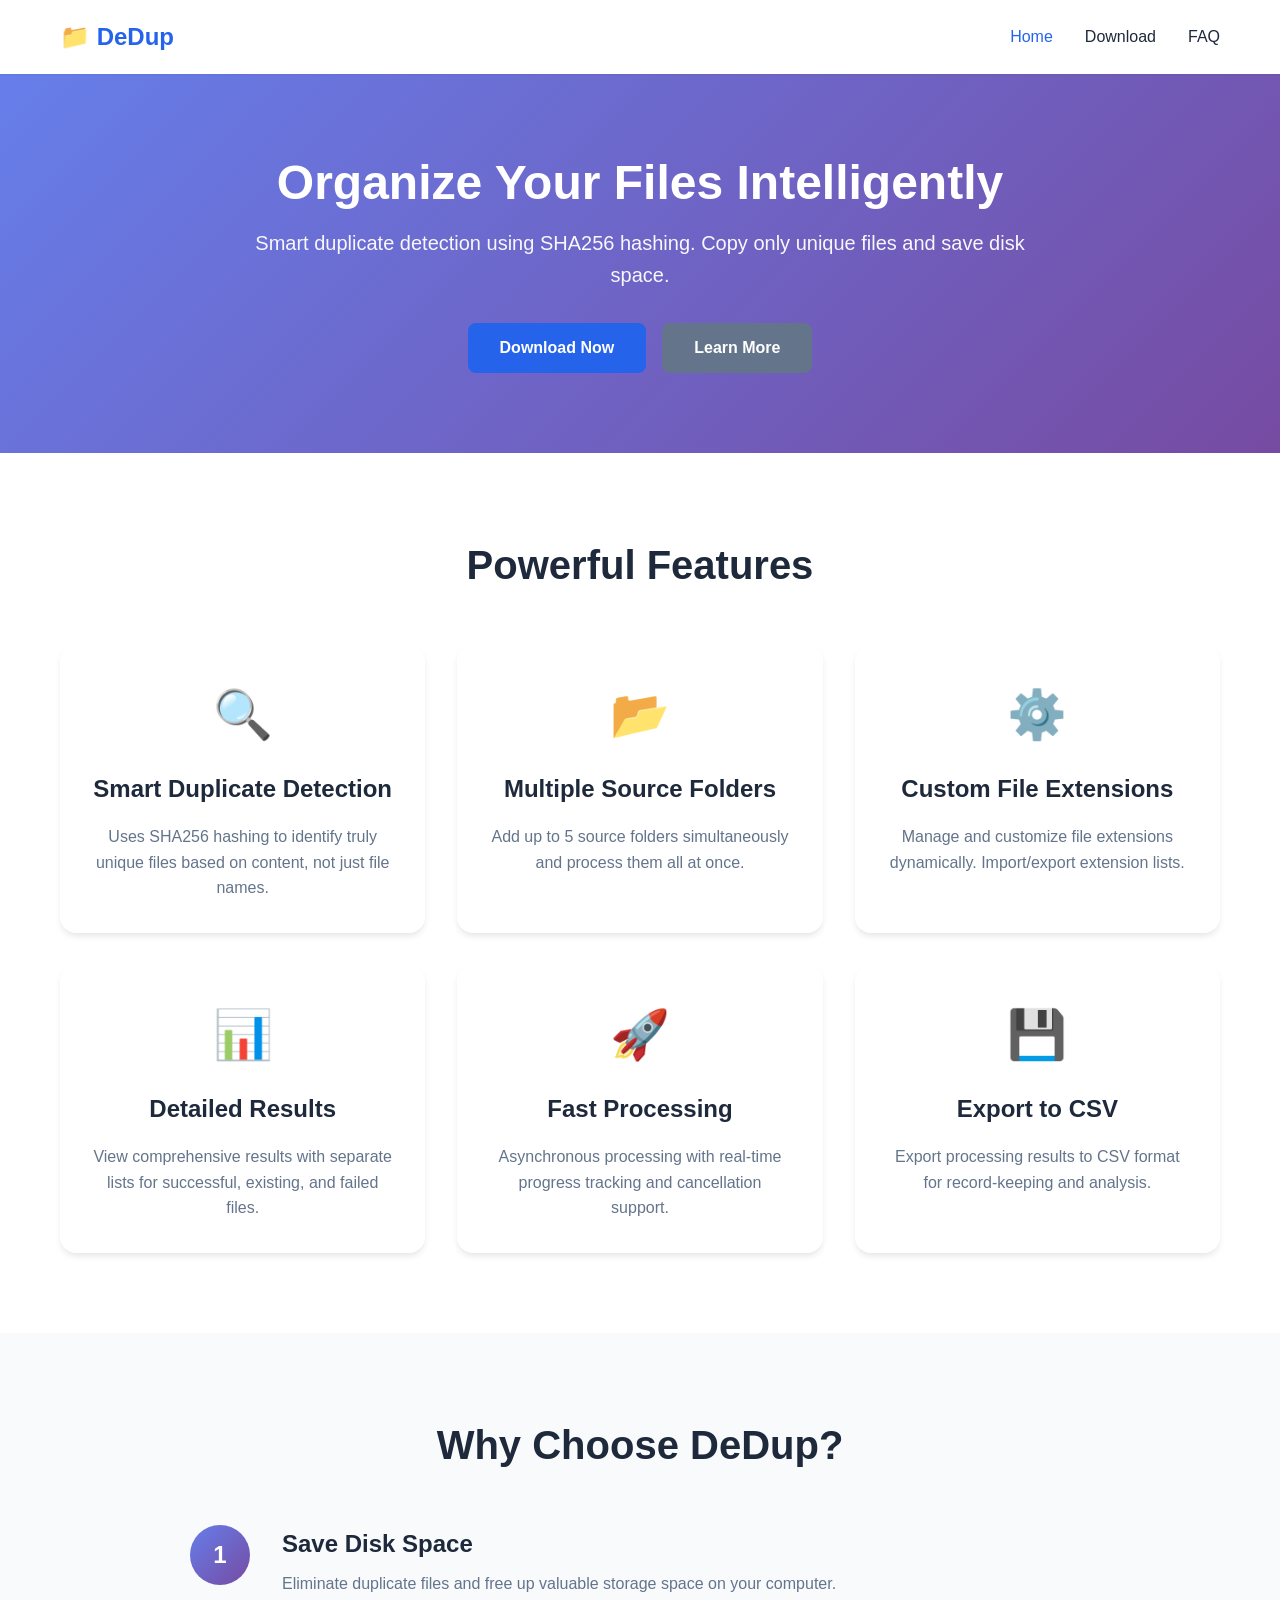
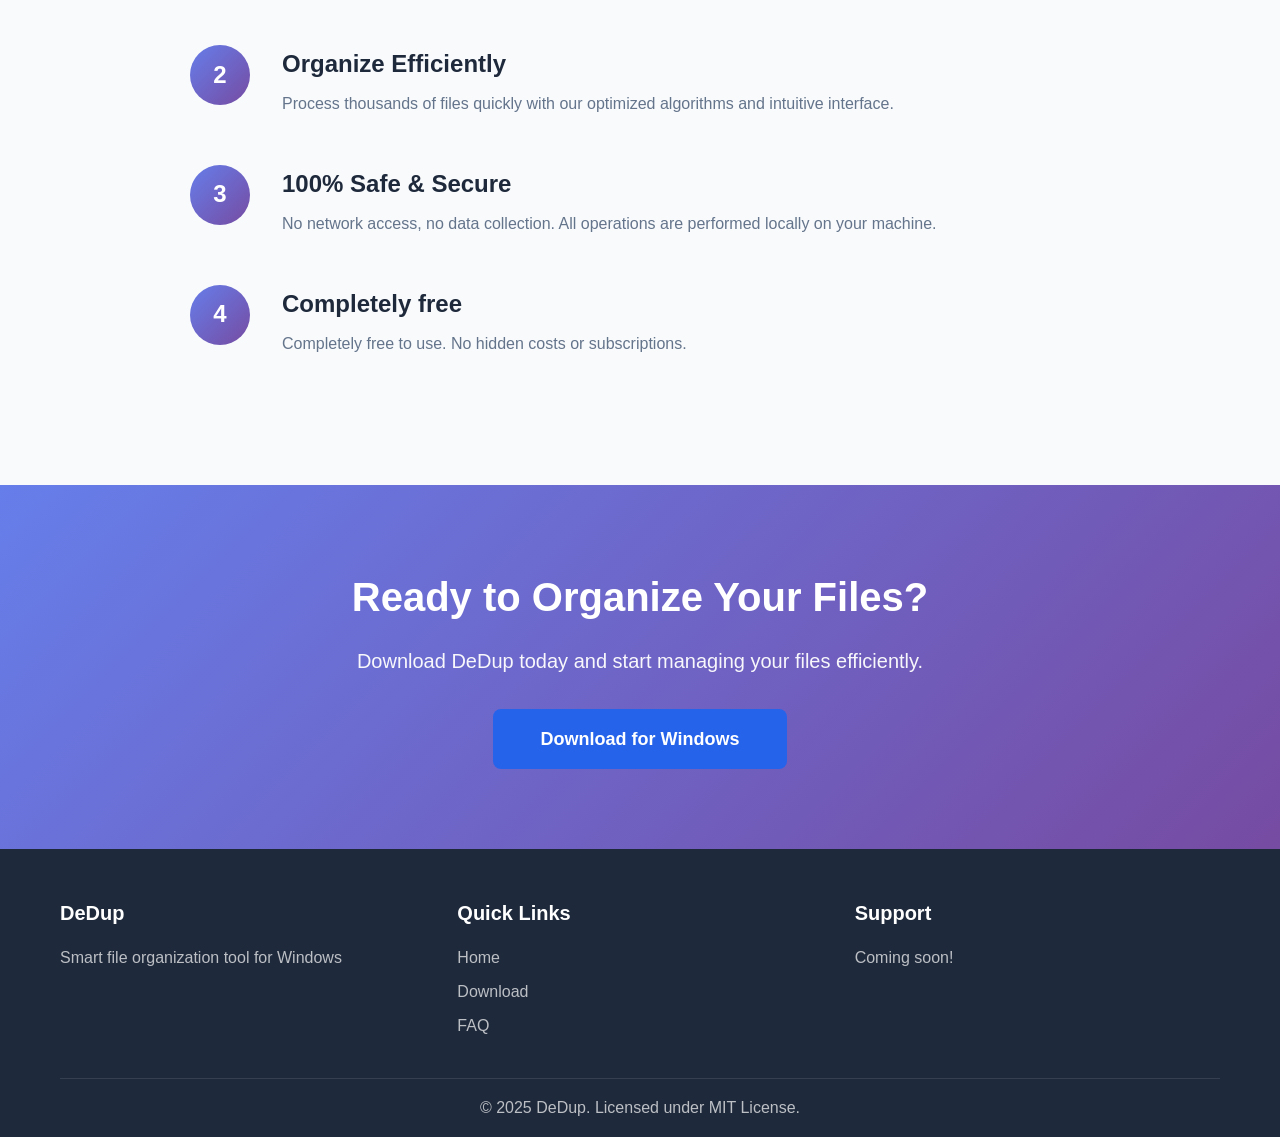
==== commit f2661ea0: "Fix HTML encoding issues in index.html" ====
--- a/index.html
+++ b/index.html
@@ -160,7 +160,7 @@
                 <div class="benefit-item">
                     <div class="benefit-number">4</div>
                     <div class="benefit-content">
-                        <h3>Compl free</h3>
+                        <h3>Completely free</h3>
                         <p>Completely free to use. No hidden costs or subscriptions.</p>
                     </div>
                 </div>
@@ -222,3 +222,4 @@
 </body>
 
 </html>
+
